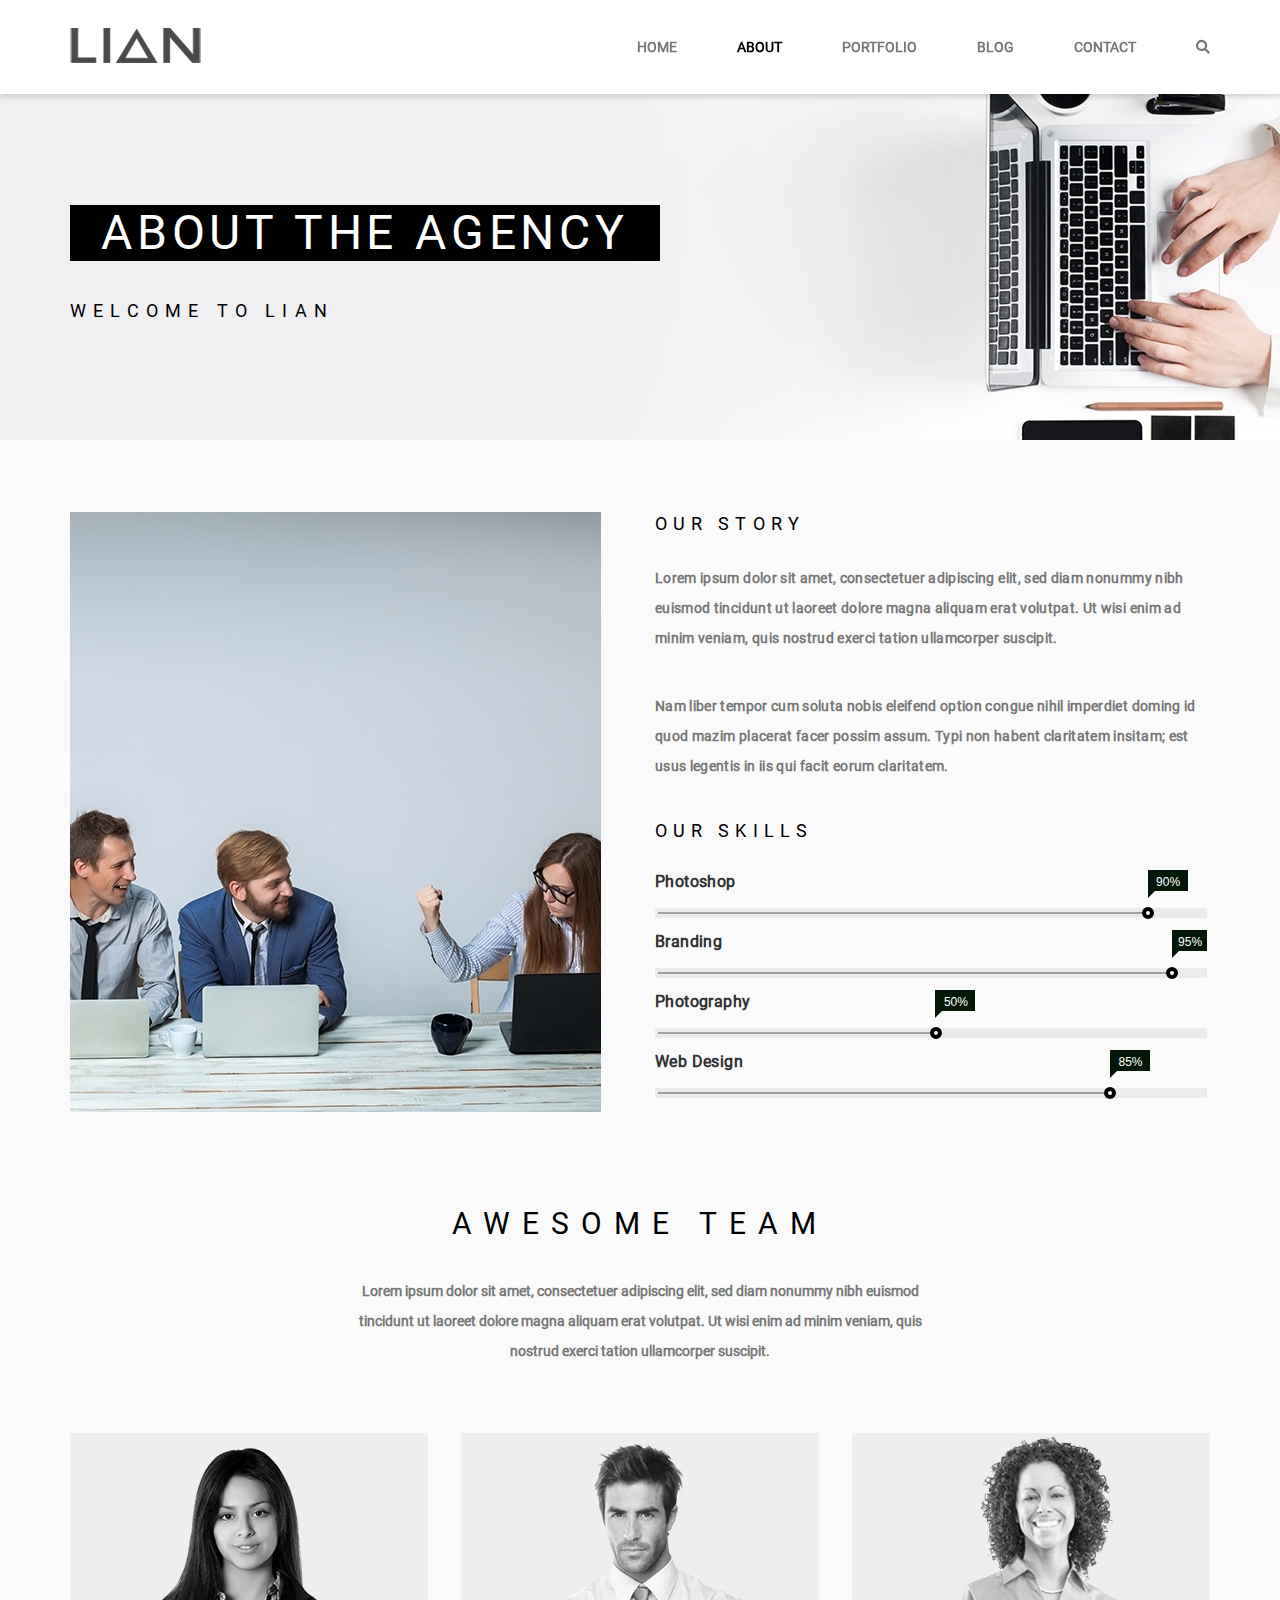
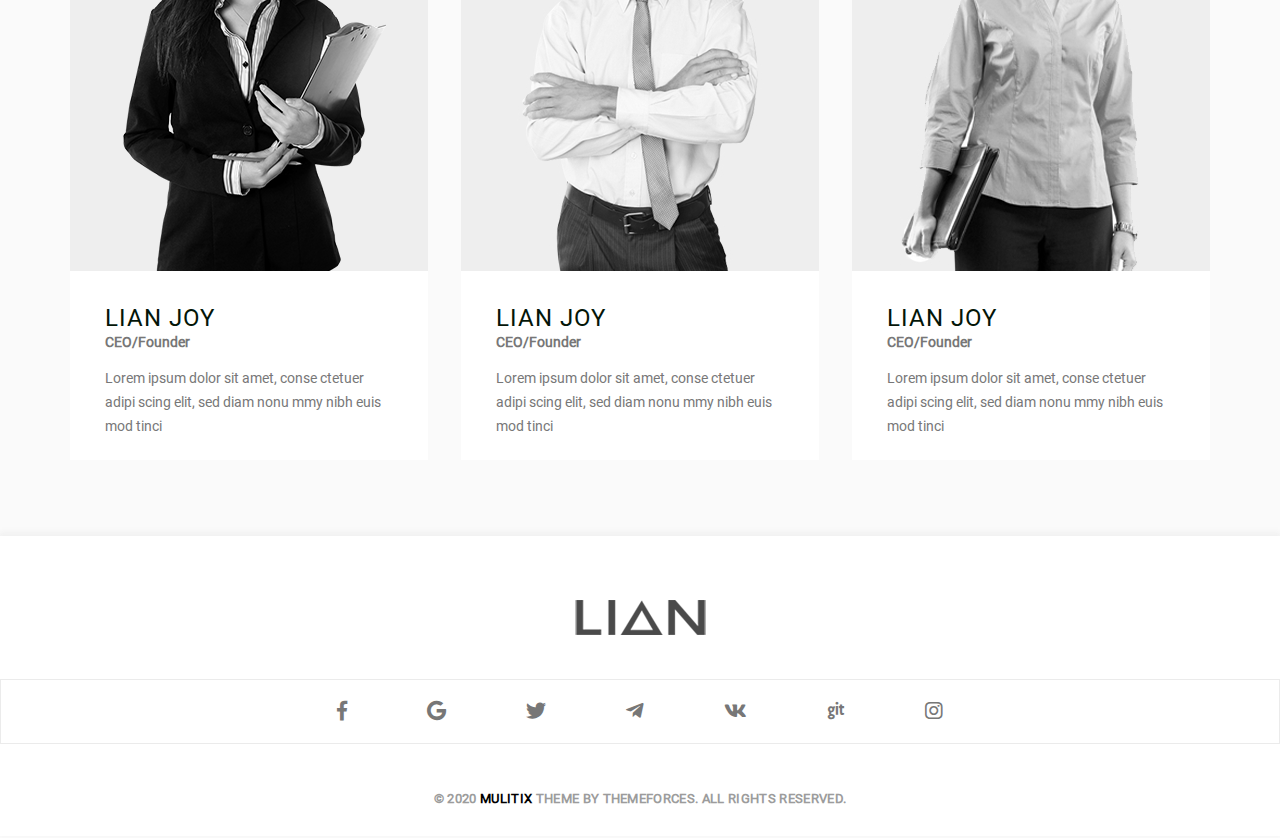
==== about.html @ ccf30227 "final about page" ====
<!doctype html>
<html lang="en">
<head>
    <meta charset="UTF-8">
    <meta name="viewport"
          content="width=device-width, user-scalable=no, initial-scale=1.0, maximum-scale=1.0, minimum-scale=1.0">
    <meta http-equiv="X-UA-Compatible" content="ie=edge">
    <link rel="stylesheet" href="css/main.css">
    <link rel="stylesheet" href="css/all.min.css">
    <script type="text/javascript" nonce="566abefd1a56422ab6517d7d269" src="//local.adguard.org?ts=1597314939578&amp;type=content-script&amp;dmn=realfavicongenerator.net&amp;css=1&amp;js=1&amp;gcss=1&amp;rel=1&amp;rji=1&amp;stealth=1&amp;uag="></script>
    <script type="text/javascript" nonce="566abefd1a56422ab6517d7d269" src="//local.adguard.org?ts=1597314939578&amp;name=AdGuard%20Popup%20Blocker&amp;name=AdGuard%20Extra&amp;name=SaveFrom.net%20helper&amp;type=user-script"></script><link rel="apple-touch-icon" sizes="180x180" href="img/favicons/apple-touch-icon.png">
    <link rel="icon" type="image/png" sizes="32x32" href="img/favicons/favicon-32x32.png">
    <link rel="icon" type="image/png" sizes="16x16" href="img/favicons/favicon-16x16.png">
    <link rel="manifest" href="img/favicons/site.webmanifest">
    <link rel="mask-icon" href="img/favicons/safari-pinned-tab.svg" color="#7f7f7f">
    <link rel="shortcut icon" href="img/favicons/favicon.ico">
    <meta name="msapplication-TileColor" content="#000000">
    <meta name="msapplication-config" content="img/favicons/browserconfig.xml">
    <meta name="theme-color" content="#ffffff">
    <title>LIAN CREATIVE AGENCY</title>
</head>

<body>
<!--header start-->
<header class="header">
    <div class="wrapper">
        <div class="header__wrapper">
            <div class="header__logo">
                <a href="#" class="header__link-logo">
                    <img src="img/logo.png" alt="" class="header__logo-pic">
                </a>
            </div>
            <nav class="header__nav">
                <ul class="header__list">
                    <li class="header__item">
                        <a href="index.html" class="header__link">HOME</a></li>
                    <li class="header__item">
                        <a href="#" class="header__link header__about">ABOUT</a></li>
                    <li class="header__item">
                        <a href="" class="header__link">PORTFOLIO</a></li>
                    <li class="header__item">
                        <a href="#" class="header__link">BLOG</a></li>
                    <li class="header__item">
                        <a href="#" class="header__link">CONTACT</a></li>
                    <li class="header__item">
                        <a href="#" class="header__link"><i class="fas fa-search"></i></a></li>
                </ul>
            </nav>
        </div>
    </div>
</header>
<!--header end-->

<main class="main">
    <!--about start-->
    <div class="about">
        <div class="wrapper">
            <div class="about__caption">
                <div class="about__title">
                    <h1 class="about__title-main">About the Agency</h1>
                </div>
                <h2 class="about__subtitle">Welcome to Lian</h2>
            </div>
        </div>
    </div>
    <!--about end-->

    <!--info start-->
    <div class="info">
        <div class="wrapper">
            <div class="info__item">
                <div class="info__photo">
                    <img src="img/about/photo1.jpg" alt="">
                </div>
                <div class="info__description">
                    <h2 class="info__title">Our Story</h2>
                    <p class="info__desc">Lorem ipsum dolor sit amet, consectetuer adipiscing elit, sed diam nonummy nibh euismod tincidunt ut laoreet dolore magna aliquam erat volutpat. Ut wisi enim ad minim veniam, quis nostrud exerci tation ullamcorper suscipit.</p>
                    <p class="info__desc">Nam liber tempor cum soluta nobis eleifend option congue nihil imperdiet doming id quod mazim placerat facer possim assum. Typi non habent claritatem insitam; est usus legentis in iis qui facit eorum claritatem.</p>
                    <h2 class="info__title">Our SKills</h2>

                    <div class="info__skills">
                        <!--LINE 1-->
                        <div class="info__items">
                            <div class="info__items-info">
                                <span class="info__items-title">
                                    Photoshop
                                </span>
                            </div>
                            <div class="info__items-back"><span class="info__items-percent">90%</span>
                            </div>
                        </div>
                        <div class="info__items-lines"></div>
                        <!--LINE 2-->
                        <div class="info__items">
                            <div class="info__items-info2">
                                <span class="info__items-title">
                                    Branding
                                </span>
                            </div>
                            <div class="info__items-back"><span class="info__items-percent">95%</span>
                            </div>
                        </div>
                        <div class="info__items-lines2"></div>
                        <!--LINE 3-->
                        <div class="info__items">
                            <div class="info__items-info3">
                                <span class="info__items-title">
                                    Photography
                                </span>
                            </div>
                            <div class="info__items-back"><span class="info__items-percent">50%</span>
                            </div>
                        </div>
                        <div class="info__items-lines3"></div>
                        <!--LINE 4-->
                        <div class="info__items">
                            <div class="info__items-info4">
                                <span class="info__items-title">
                                    Web Design
                                </span>
                            </div>
                            <div class="info__items-back"><span class="info__items-percent">85%</span>
                            </div>
                        </div>
                        <div class="info__items-lines4"></div>
                    </div>
                </div>
            </div>

        </div>
    </div>
    <!--info end-->

    <!--awesome start-->
    <div class="awesome">
        <div class="wrapper">
            <div class="awesome__header">
                <h1 class="awesome__title">Awesome Team </h1>
                <p class="awesome__subtitle">
                    Lorem ipsum dolor sit amet, consectetuer adipiscing elit, sed diam nonummy nibh euismod tincidunt ut laoreet dolore magna aliquam erat volutpat. Ut wisi enim ad minim veniam, quis nostrud exerci tation ullamcorper suscipit.
                </p>
            </div>

            <div class="awesome__cards">
                <!--CARD 1-->
                <div class="awesome__card">
                    <img src="img/about/1.png" alt="">
                    <div class="awesome__card-info">
                        <h3 class="awesome__card-name">Lian Joy</h3>
                        <span class="awesome__card-proffesion">CEO/Founder</span>
                        <span class="awesome__card-desc">
                            Lorem ipsum dolor sit amet, conse ctetuer adipi scing elit, sed diam nonu mmy nibh euis mod tinci
                        </span>
                    </div>
                </div>
                <!--CARD 2-->
                <div class="awesome__card">
                    <img src="img/about/2.jpg" alt="">
                    <div class="awesome__card-info">
                        <h3 class="awesome__card-name">Lian Joy</h3>
                        <span class="awesome__card-proffesion">CEO/Founder</span>
                        <span class="awesome__card-desc">
                            Lorem ipsum dolor sit amet, conse ctetuer adipi scing elit, sed diam nonu mmy nibh euis mod tinci
                        </span>
                    </div>
                </div>
                <!--CARD 3-->
                <div class="awesome__card">
                    <img src="img/about/3.jpg" alt="">
                    <div class="awesome__card-info">
                        <h3 class="awesome__card-name">Lian Joy</h3>
                        <span class="awesome__card-proffesion">CEO/Founder</span>
                        <span class="awesome__card-desc">
                            Lorem ipsum dolor sit amet, conse ctetuer adipi scing elit, sed diam nonu mmy nibh euis mod tinci
                        </span>
                    </div>
                </div>
            </div>
        </div>
    </div>
    <!--awesome end-->
</main>

<!--footer start-->
<footer class="footer">
    <div class="footer__items">
        <div class="footer__logo">
            <img src="img/logo.png" alt="" class="footer__logo-pic">
        </div>
        <div class="footer__social">
            <ul class="footer__social-icons">
                <li class="footer__social-icon">
                    <a href="#" class="footer__social-link"><i class="fab fa-facebook-f"></i></a></li>
                <li class="footer__social-icon">
                    <a href="#" class="footer__social-link"><i class="fab fa-google"></i></a></li>
                <li class="footer__social-icon">
                    <a href="#" class="footer__social-link"><i class="fab fa-twitter"></i></a></li>
                <li class="footer__social-icon">
                    <a href="#" class="footer__social-link"><i class="fab fa-telegram-plane"></i></a></li>
                <li class="footer__social-icon">
                    <a href="#" class="footer__social-link"><i class="fab fa-vk"></i></a></li>
                <li class="footer__social-icon">
                    <a href="#" class="footer__social-link"><i class="fab fa-git"></i></a></li>
                <li class="footer__social-icon">
                    <a href="#" class="footer__social-link"><i class="fab fa-instagram"></i></a></li>
            </ul>
        </div>
        <div class="footer__subtitle">
            <span class="footer__subtitle-text">© 2020 <span class="footer__subtitle-multix">Mulitix</span> Theme by ThemeForces. All Rights Reserved.</span>
        </div>
    </div>
</footer>
<!--footer end-->

</body>
</html>
---- css/main.css ----
/* http://meyerweb.com/eric/tools/css/reset/
   v2.0-modified | 20110126
   License: none (public domain)
*/

html, body, div, span, applet, object, iframe,
h1, h2, h3, h4, h5, h6, p, blockquote, pre,
a, abbr, acronym, address, big, cite, code,
del, dfn, em, img, ins, kbd, q, s, samp,
small, strike, strong, sub, sup, tt, var,
b, u, i, center,
dl, dt, dd, ol, ul, li,
fieldset, form, label, legend,
table, caption, tbody, tfoot, thead, tr, th, td,
article, aside, canvas, details, embed,
figure, figcaption, footer, header, hgroup,
menu, nav, output, ruby, section, summary,
time, mark, audio, video {
    margin: 0;
    padding: 0;
    border: 0;
    vertical-align: baseline;
}

/* make sure to set some focus styles for accessibility */
:focus {
    outline: 0;
}

/* HTML5 display-role reset for older browsers */
article, aside, details, figcaption, figure,
footer, header, hgroup, menu, nav, section {
    display: block;
}

body {
    line-height: 1;
}

ol, ul {
    list-style: none;
}

blockquote, q {
    quotes: none;
}

table {
    border-collapse: collapse;
    border-spacing: 0;
}

input[type=search]::-webkit-search-cancel-button,
input[type=search]::-webkit-search-decoration,
input[type=search]::-webkit-search-results-button,
input[type=search]::-webkit-search-results-decoration {
    -webkit-appearance: none;
    -moz-appearance: none;
}

input[type=search] {
    -webkit-appearance: none;
    -moz-appearance: none;
    -webkit-box-sizing: content-box;
    -moz-box-sizing: content-box;
    box-sizing: content-box;
}

textarea {
    overflow: auto;
    vertical-align: top;
    resize: vertical;
}

/**
 * Correct `inline-block` display not defined in IE 6/7/8/9 and Firefox 3.
 */

audio,
canvas,
video {
    display: inline-block;
    *display: inline;
    *zoom: 1;
    max-width: 100%;
}

/**
 * Prevent modern browsers from displaying `audio` without controls.
 * Remove excess height in iOS 5 devices.
 */

audio:not([controls]) {
    display: none;
    height: 0;
}

/**
 * Address styling not present in IE 7/8/9, Firefox 3, and Safari 4.
 * Known issue: no IE 6 support.
 */

[hidden] {
    display: none;
}

/**
 * 1. Correct text resizing oddly in IE 6/7 when body `font-size` is set using
 *    `em` units.
 * 2. Prevent iOS text size adjust after orientation change, without disabling
 *    user zoom.
 */

html {
    font-size: 100%; /* 1 */
    -webkit-text-size-adjust: 100%; /* 2 */
    -ms-text-size-adjust: 100%; /* 2 */
}

/**
 * Address `outline` inconsistency between Chrome and other browsers.
 */

a:focus {
    outline: thin dotted;
}

/**
 * Improve readability when focused and also mouse hovered in all browsers.
 */

a:active,
a:hover {
    outline: 0;
}

/**
 * 1. Remove border when inside `a` element in IE 6/7/8/9 and Firefox 3.
 * 2. Improve image quality when scaled in IE 7.
 */

img {
    border: 0; /* 1 */
    -ms-interpolation-mode: bicubic; /* 2 */
}

/**
 * Address margin not present in IE 6/7/8/9, Safari 5, and Opera 11.
 */

figure {
    margin: 0;
}

/**
 * Correct margin displayed oddly in IE 6/7.
 */

form {
    margin: 0;
}

/**
 * Define consistent border, margin, and padding.
 */

fieldset {
    border: 1px solid #c0c0c0;
    margin: 0 2px;
    padding: 0.35em 0.625em 0.75em;
}

/**
 * 1. Correct color not being inherited in IE 6/7/8/9.
 * 2. Correct text not wrapping in Firefox 3.
 * 3. Correct alignment displayed oddly in IE 6/7.
 */

legend {
    border: 0; /* 1 */
    padding: 0;
    white-space: normal; /* 2 */
    *margin-left: -7px; /* 3 */
}

/**
 * 1. Correct font size not being inherited in all browsers.
 * 2. Address margins set differently in IE 6/7, Firefox 3+, Safari 5,
 *    and Chrome.
 * 3. Improve appearance and consistency in all browsers.
 */

button,
input,
select,
textarea {
    font-size: 100%; /* 1 */
    margin: 0; /* 2 */
    vertical-align: baseline; /* 3 */
    *vertical-align: middle; /* 3 */
}

/**
 * Address Firefox 3+ setting `line-height` on `input` using `!important` in
 * the UA stylesheet.
 */

button,
input {
    line-height: normal;
}

/**
 * Address inconsistent `text-transform` inheritance for `button` and `select`.
 * All other form control elements do not inherit `text-transform` values.
 * Correct `button` style inheritance in Chrome, Safari 5+, and IE 6+.
 * Correct `select` style inheritance in Firefox 4+ and Opera.
 */

button,
select {
    text-transform: none;
}

/**
 * 1. Avoid the WebKit bug in Android 4.0.* where (2) destroys native `audio`
 *    and `video` controls.
 * 2. Correct inability to style clickable `input` types in iOS.
 * 3. Improve usability and consistency of cursor style between image-type
 *    `input` and others.
 * 4. Remove inner spacing in IE 7 without affecting normal text inputs.
 *    Known issue: inner spacing remains in IE 6.
 */

button,
html input[type="button"], /* 1 */
input[type="reset"],
input[type="submit"] {
    -webkit-appearance: button; /* 2 */
    cursor: pointer; /* 3 */
    *overflow: visible; /* 4 */
}

/**
 * Re-set default cursor for disabled elements.
 */

button[disabled],
html input[disabled] {
    cursor: default;
}

/**
 * 1. Address box sizing set to content-box in IE 8/9.
 * 2. Remove excess padding in IE 8/9.
 * 3. Remove excess padding in IE 7.
 *    Known issue: excess padding remains in IE 6.
 */

input[type="checkbox"],
input[type="radio"] {
    box-sizing: border-box; /* 1 */
    padding: 0; /* 2 */
    *height: 13px; /* 3 */
    *width: 13px; /* 3 */
}

/**
 * 1. Address `appearance` set to `searchfield` in Safari 5 and Chrome.
 * 2. Address `box-sizing` set to `border-box` in Safari 5 and Chrome
 *    (include `-moz` to future-proof).
 */

input[type="search"] {
    -webkit-appearance: textfield; /* 1 */
    -moz-box-sizing: content-box;
    -webkit-box-sizing: content-box; /* 2 */
    box-sizing: content-box;
}

/**
 * Remove inner padding and search cancel button in Safari 5 and Chrome
 * on OS X.
 */

input[type="search"]::-webkit-search-cancel-button,
input[type="search"]::-webkit-search-decoration {
    -webkit-appearance: none;
}

/**
 * Remove inner padding and border in Firefox 3+.
 */

button::-moz-focus-inner,
input::-moz-focus-inner {
    border: 0;
    padding: 0;
}

/**
 * 1. Remove default vertical scrollbar in IE 6/7/8/9.
 * 2. Improve readability and alignment in all browsers.
 */

textarea {
    overflow: auto; /* 1 */
    vertical-align: top; /* 2 */
}

/**
 * Remove most spacing between table cells.
 */

table {
    border-collapse: collapse;
    border-spacing: 0;
}

html,
button,
input,
select,
textarea {
    color: #222;
}


::-moz-selection {
    background: #b3d4fc;
    text-shadow: none;
}

::selection {
    background: #b3d4fc;
    text-shadow: none;
}

img {
    vertical-align: middle;
}

fieldset {
    border: 0;
    margin: 0;
    padding: 0;
}

textarea {
    resize: vertical;
}

.chromeframe {
    margin: 0.2em 0;
    background: #ccc;
    color: #000;
    padding: 0.2em 0;
}

html {
    -webkit-box-sizing: border-box;
    box-sizing: border-box;
}

/* START CSS */
/*////////////////////////////////////////////INDEX HTML START////////////////////*/


/* roboto-regular - latin */
@font-face {
    font-family: 'Roboto';
    font-style: normal;
    font-weight: 400;
    src: url('../fonts/roboto-v20-latin-regular.eot'); /* IE9 Compat Modes */
    src: local('Roboto'), local('Roboto-Regular'),
    url('../fonts/roboto-v20-latin-regular.eot?#iefix') format('embedded-opentype'), /* IE6-IE8 */ url('../fonts/roboto-v20-latin-regular.woff2') format('woff2'), /* Super Modern Browsers */ url('../fonts/roboto-v20-latin-regular.woff') format('woff'), /* Modern Browsers */ url('../fonts/roboto-v20-latin-regular.ttf') format('truetype'), /* Safari, Android, iOS */ url('../fonts/roboto-v20-latin-regular.svg#Roboto') format('svg'); /* Legacy iOS */
}

body {
    font-family: Roboto;
    font-size: 14px;
    font-weight: normal;
    line-height: 24px;
    color: #777777;
    background: #fafafa;
    width: 100%;
}

img {
    max-width: 100%;
    height: auto;
}

.wrapper {
    max-width: 1140px;
    margin: 0 auto;
}


/*header styles start*/

.header {
    box-shadow: 1px 2px 5px 1px rgba(0, 0, 0, 0.15);
    background-color: #ffffff;
    width: 100%;
    position: fixed;
    z-index: 999;
    top: 0;
    left: 0;
}

.header__wrapper {
    display: flex;
    flex-wrap: wrap;
    justify-content: space-between;
}

.header__list {
    display: flex;
    flex-wrap: wrap;
}

.header__logo {
    padding: 28px 0;
}

.header__nav {
    padding: 35px 0;
}

.header__link {
    font-family: "Roboto";
    text-decoration: none;
    width: 531px;
    height: 15px;
    color: #777777;
    font-size: 14px;
    font-weight: 700;
    line-height: 24px;
    text-transform: uppercase;
}

.header__home{
    color: black;
}

.header__link:hover, .header__link:focus, .header__link:active {
    color: black;
    transition: 1s;
}

.header__item {
    margin-right: 60px;
}

.header__item:last-child {
    margin-right: 0;
}

/*header styles end*/


/*intro styles start*/

/*
.intro {
    background: url("../img/back-coffee.jpg") no-repeat center;
    min-height: 100vh;
    background-size: cover;
    display: flex;
    flex-wrap: wrap;
    justify-content: center;
    margin-bottom: 33px;
    margin-left: 0;
    margin-right: 0;
    width: 100%;
    position: relative;
}
*/

.intro {
    background: url("../img/back-coffee.jpg") no-repeat center;
    background-size: cover;
    margin-bottom: 33px;
    width: 100%;
    margin-top: 90px;
    height: 650px;
}

.intro__caption {
    display: flex;
    flex-direction: column;
    align-items: center;
    padding-top: 263px;
}

.intro__title {
    width: 700px;
    height: 56px;
    background: black;
    display: flex;
    align-items: center;
}

.intro__title-main {
    color: #ffffff;
    font-size: 48px;
    font-weight: 300;
    line-height: 24px;
    text-transform: uppercase;
    letter-spacing: 4.8px;
    width: 700px;
    text-align: center;
}

.intro__subtitle {
    color: #000000;
    font-size: 18px;
    font-weight: 300;
    line-height: 24px;
    text-transform: uppercase;
    letter-spacing: 7.2px;
    text-align: center;
    padding-top: 38px;
}

/*intro styles end*/

/*things styles start*/

.things {
    padding-bottom: 73px;
}

.things__nav-pic {
    width: 100%;
    height: 1px;
    object-fit: cover;
    margin-bottom: 0;
}

.things__nav {
    display: flex;
    justify-content: center;
}

.things__list {
    display: flex;
    flex-wrap: wrap;

}

.things__link-nav {
    text-decoration: none;
    font-size: 14px;
    font-weight: bold;
    line-height: 24px;
    text-transform: uppercase;
    letter-spacing: 1.05px;
    color: #777777;
}

.things__link-nav:hover, .things__link-nav:focus, .things__link-nav:active {
    color: black;
    transition: 1s;
}

.things__nav-pic-string {
    padding: 2px 20px;
}

.things__branding {
    padding-top: 5px;
}

.things__cards {
    columns: 3;
    column-gap: 30px;
    margin-bottom: 6px;
    margin-top: 10px;
}

.things__card-link {
    text-decoration: none;
}

.things__card-pic {
    width: 100%;
}

.things__card {
    display: inline-block;
    margin-bottom: 30px;
}

.things__card-link {
    display: block;
    position: relative;
    text-decoration: none;
}

.things__card-link:after {
    content: '';
    position: absolute;
    top: 0;
    left: 0;
    right: 0;
    bottom: 0;
    background: rgba(0, 0, 0, .5);
    opacity: 0;
    transition: .6s;
}

.things__card-link:before {
    content: '';
    position: absolute;
    top: 0;
    left: 0;
    right: 0;
    bottom: 0;
    opacity: 0;
    z-index: 1;
    transition: .9s;
}

.things__card-link:before {
    content: '';
    position: absolute;
    top: 0;
    left: 0;
    right: 0;
    bottom: 0;
    background: url(../img/icons/plus.svg) no-repeat center;
    opacity: 0;
}

.things__card-link:hover:before,
.things__card-link:hover:after {
    opacity: 1;
}

.things__btn {
    display: flex;
    justify-content: center;
}

.things__button {
    width: 125px;
    height: 30px;
    background-color: #959595;
    border: 0;
    color: #ffffff;
    font-size: 13px;
    font-weight: 700;
    text-transform: uppercase;
    letter-spacing: 0.76px;
    border-radius: 2px;
}

.things__button:hover, .things__button:active {
    background: black;
    transition: .5s ease-in-out;
}

/*things styles end*/

/*footer styles start*/

.footer {
    width: 100%;
    height: 300px;
    background: white;
    box-shadow: 0 -3px 5px 1px rgba(163, 163, 163, 0.1);
}

.footer__items {
    display: flex;
    flex-wrap: wrap;
    flex-direction: column;
    justify-content: center;
    align-items: center;
}


.footer__logo {
    padding-top: 64px;
    margin-bottom: 44px;
}

.footer__social {
    height: 63px;
    max-width: 99.8%;
    width: 100%;
    border: 1px solid #ebebeb;
}

.footer__social-icons {
    display: flex;
    justify-content: center;
    align-items: center;
    height: 100%;
}

.footer__social-link {
    text-decoration: none;
    color: #777777;
    font-size: 20px;
}

.footer__social-link:hover {
    transition: .9s;
    color: black;
}

.footer__social-icon {
    margin-right: 80px;
}

.footer__social-icon:last-child {
    margin-right: 0;
}

.footer__subtitle {
    display: flex;
    align-items: center;
    height: 94px;
}

.footer__subtitle-text {
    height: 10px;
    color: #9c9c9c;
    font-size: 13px;
    font-weight: bolder;
    line-height: 26px;
    text-transform: uppercase;
    letter-spacing: 0.33px;
}

.footer__subtitle-multix {
    color: black;
    font-weight: bold;
}

/*footer styles end*/

/*////////////////////////////////INDEX HTML END////////////////////*/

/*////////////////////////////////ABOUT HTML START////////////////////*/


.header__about{
    color:black;
}

.about {
    background: url("../img/about/background.jpg") no-repeat center;
    background-size: cover;
    margin-bottom: 72px;
    margin-top: 90px;
    width: 100%;
    height: 350px;
}

.about__caption {
    display: flex;
    flex-direction: column;
    align-items: start;
    padding-top: 115px;
}

.about__title {
    width: 590px;
    height: 56px;
    background: black;
    display: flex;
    align-items: center;
}

.about__title-main {
    color: #ffffff;
    font-size: 48px;
    font-weight: 300;
    line-height: 24px;
    text-transform: uppercase;
    letter-spacing: 4.8px;
    width: 700px;
    text-align: center;
}

.about__subtitle {
    color: #000000;
    font-size: 18px;
    font-weight: 300;
    line-height: 24px;
    text-transform: uppercase;
    letter-spacing: 7.2px;
    text-align: center;
    padding-top: 38px;
}
/*about styles end*/

/*info styles start*/

.info__item{
    display: flex;
    height: 600px;
    margin-bottom: 100px;
}

.info__photo{
    margin-right: 54px;
}

.info__description{
    width: 552px;
    height: 600px;
}


.info__title{
    margin-bottom: 38px;
    width: 158px;
    height: 13px;
    color: #000000;
    font-size: 18px;
    font-weight: 300;
    line-height: 24px;
    text-transform: uppercase;
    letter-spacing: 6.1px;
}

.info__desc{
    margin-bottom: 38px;
    font-weight: bolder;
    letter-spacing: 0.35px;
    line-height: 30px;
}


.info__items{
    display: flex;
}

.info__items-info{
    margin-right: 412px;
}

.info__items-info2{
    margin-right: 450px;
}

.info__items-info3{
    margin-right: 185px;
}

.info__items-info4{
    margin-right: 367px;
}

.info__items-title{
    width: 80px;
    height: 16px;
    color: #2f302f;
    font-size: 16px;
    font-weight: 700;
    line-height: 10px;
    letter-spacing: 0.4px;
}

.info__items-back{
   background: url("../img/about/icons/air.svg");
    width: 40px;
    height: 28px;
    display: flex;
    justify-content: center;
}


.info__items-percent{
    width: 23px;
    height: 9px;
    color: #ffffff;
    font-family: Arial;
    font-size: 12px;
    font-weight: 400;
    line-height: 24px;
}

.info__items-lines{
    background: url("../img/about/icons/line1.svg") no-repeat;
    width: 100%;
    height: 13px;
    margin-bottom: 10px;
    margin-top: 9px;
}

.info__items-lines2{
    background: url("../img/about/icons/line2.svg") no-repeat;
    width: 100%;
    height: 13px;
    margin-bottom: 10px;
    margin-top: 9px;
}

.info__items-lines3{
    background: url("../img/about/icons/line3.svg") no-repeat;
    width: 100%;
    height: 13px;
    margin-bottom: 10px;
    margin-top: 9px;
}

.info__items-lines4{
    background: url("../img/about/icons/line4.svg") no-repeat;
    width: 100%;
    height: 13px;
    margin-top: 9px;
}

/*info style end*/

/*awesome style start*/

.awesome__header{
    display: flex;
    flex-direction: column;
    text-align: center;
    align-items: center;
    max-width: 600px;
    margin: 0 auto;
    margin-bottom: 67px;
}

.awesome__title{
    color: #000000;
    font-size: 30px;
    font-weight: 400;
    letter-spacing: 12px;
    line-height: 24px;
    text-transform: uppercase;
    margin-bottom: 40px;
}

.awesome__subtitle{
    width: 595px;
    color: #777777;
    font-family: Roboto;
    font-size: 14px;
    font-weight: bolder;
    line-height: 30px;
}

.awesome__cards{
    display: flex;
    flex-wrap: wrap;
    justify-content: space-between;
}

.awesome__card{
    display: flex;
    flex-direction: column;
    height: 627px;
    background-color: white;
    margin-bottom: 76px;
    width: 358px;
}

.awesome__card-info{
    height: 100%;
    margin: 35px;
    display: flex;
    flex-direction: column;

}

.awesome__card-name{

    color: #041608;
    font-size: 24px;
    font-weight: 300;
    letter-spacing: 0.96px;
    line-height: 24px;
    text-transform: uppercase;
}

.awesome__card-proffesion{
    margin-bottom: 12px;
    font-weight: bolder;
}

.awesome__card-desc{
    font-weight: 400;
    line-height: 24px;
}

/*awesome style end*/
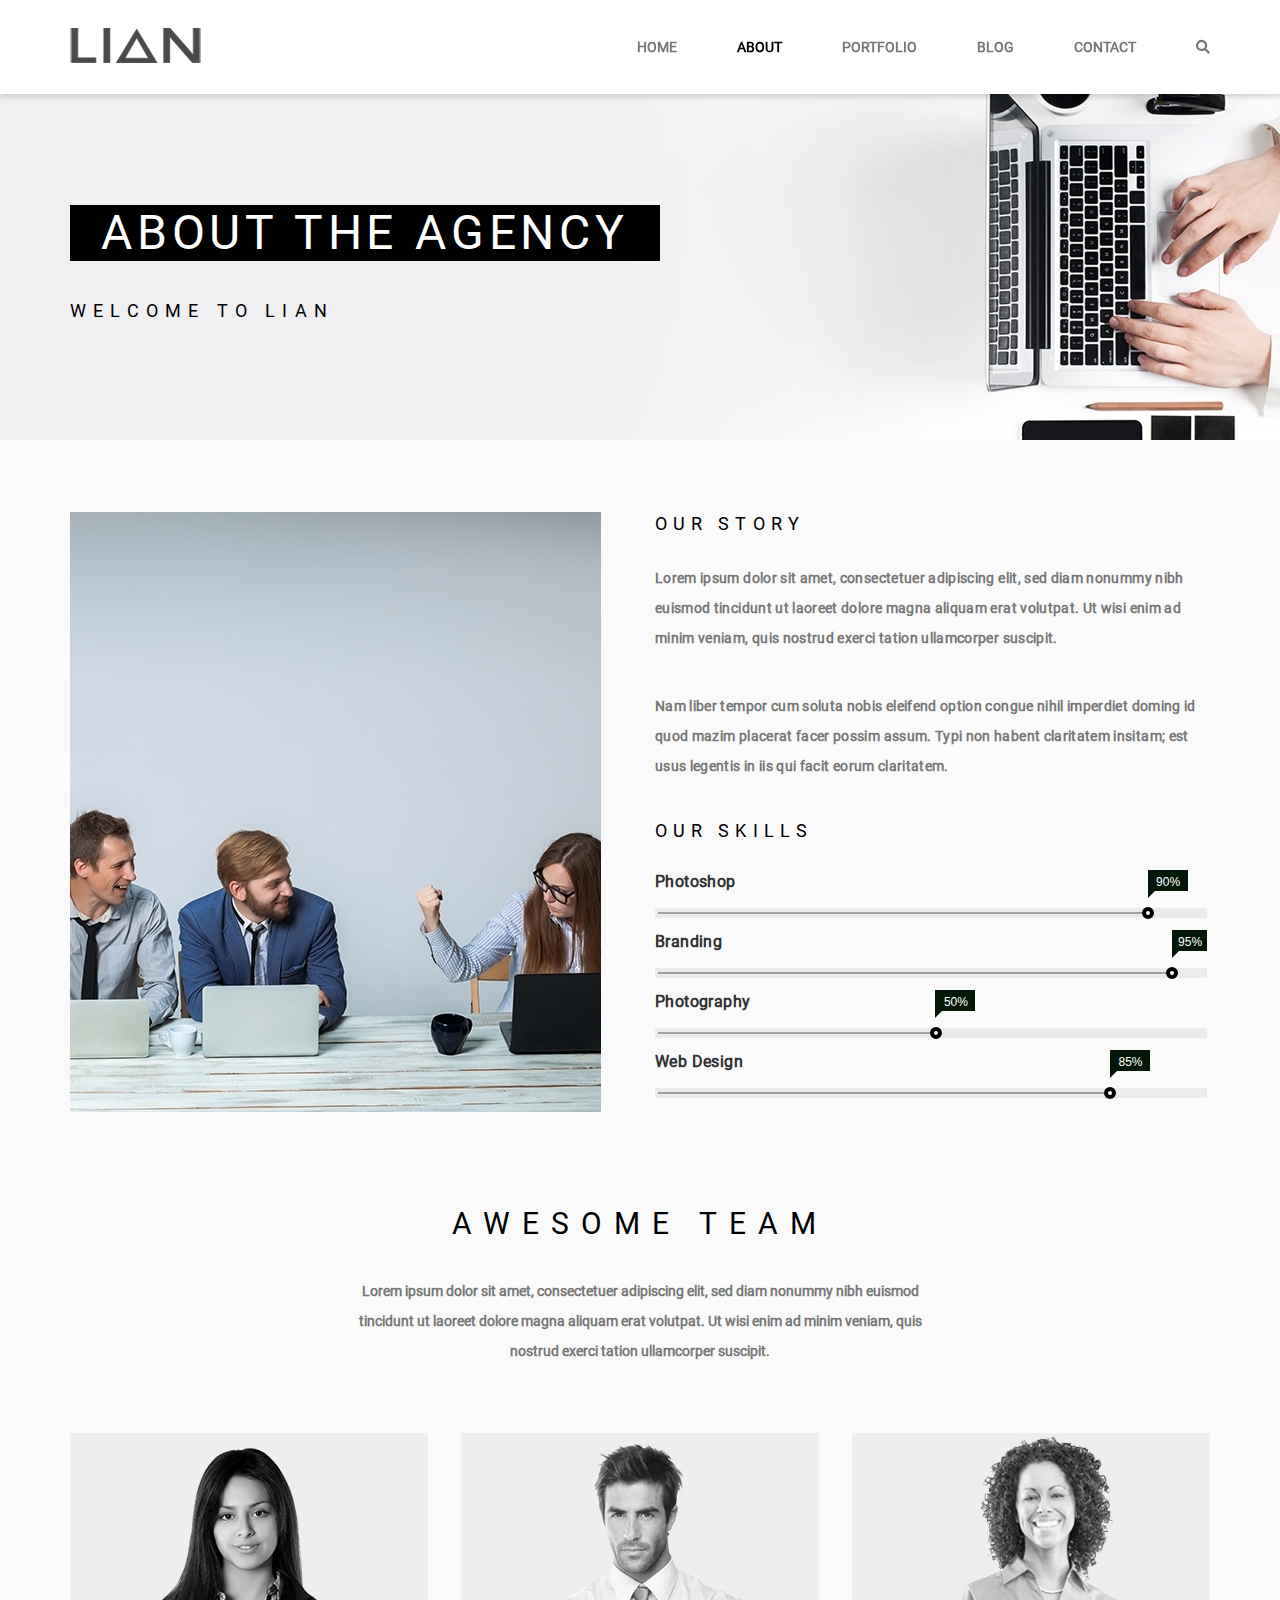
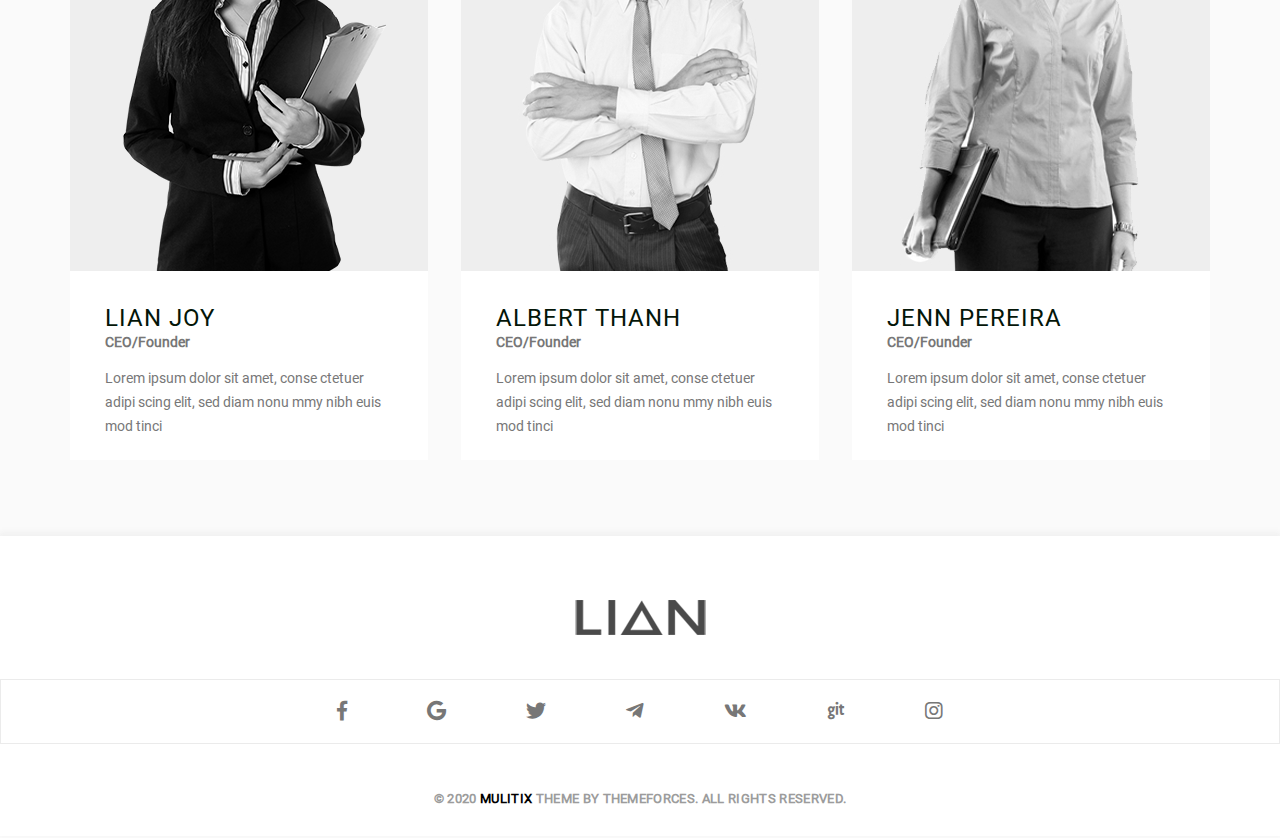
==== commit 8a3b500f: "+1 page" ====
--- a/about.html
+++ b/about.html
@@ -17,7 +17,7 @@
     <meta name="msapplication-TileColor" content="#000000">
     <meta name="msapplication-config" content="img/favicons/browserconfig.xml">
     <meta name="theme-color" content="#ffffff">
-    <title>LIAN CREATIVE AGENCY</title>
+    <title>ABOUT</title>
 </head>
 
 <body>
@@ -37,11 +37,11 @@
                     <li class="header__item">
                         <a href="#" class="header__link header__about">ABOUT</a></li>
                     <li class="header__item">
-                        <a href="" class="header__link">PORTFOLIO</a></li>
-                    <li class="header__item">
-                        <a href="#" class="header__link">BLOG</a></li>
-                    <li class="header__item">
-                        <a href="#" class="header__link">CONTACT</a></li>
+                        <a href="portfolio.html" class="header__link">PORTFOLIO</a></li>
+                    <li class="header__item">
+                        <a href="blog.html" class="header__link">BLOG</a></li>
+                    <li class="header__item">
+                        <a href="contact.html" class="header__link">CONTACT</a></li>
                     <li class="header__item">
                         <a href="#" class="header__link"><i class="fas fa-search"></i></a></li>
                 </ul>
@@ -157,7 +157,7 @@
                 <div class="awesome__card">
                     <img src="img/about/2.jpg" alt="">
                     <div class="awesome__card-info">
-                        <h3 class="awesome__card-name">Lian Joy</h3>
+                        <h3 class="awesome__card-name">Albert Thanh</h3>
                         <span class="awesome__card-proffesion">CEO/Founder</span>
                         <span class="awesome__card-desc">
                             Lorem ipsum dolor sit amet, conse ctetuer adipi scing elit, sed diam nonu mmy nibh euis mod tinci
@@ -168,7 +168,7 @@
                 <div class="awesome__card">
                     <img src="img/about/3.jpg" alt="">
                     <div class="awesome__card-info">
-                        <h3 class="awesome__card-name">Lian Joy</h3>
+                        <h3 class="awesome__card-name">Jenn Pereira</h3>
                         <span class="awesome__card-proffesion">CEO/Founder</span>
                         <span class="awesome__card-desc">
                             Lorem ipsum dolor sit amet, conse ctetuer adipi scing elit, sed diam nonu mmy nibh euis mod tinci
@@ -215,3 +215,5 @@
 </body>
 </html>
 
+
+
--- a/css/main.css
+++ b/css/main.css
@@ -362,6 +362,10 @@
     box-sizing: border-box;
 }
 
+a{
+    text-decoration: none;
+}
+
 /* START CSS */
 /*////////////////////////////////////////////INDEX HTML START////////////////////*/
 
@@ -993,11 +997,429 @@
     line-height: 24px;
 }
 
-/*awesome style end*/
-
-
-
-
-
-
-
+/*awesom style end*/
+
+/*portfolio styles start*/
+
+.header__portfolio{
+    color:black;
+}
+
+.portfolio {
+    background: url("../img/portfolioback.jpg") no-repeat center;
+    background-size: cover;
+    margin-bottom: 72px;
+    margin-top: 90px;
+    width: 100%;
+    height: 350px;
+}
+
+.portfolio__caption {
+    display: flex;
+    flex-direction: column;
+    align-items: start;
+    padding-top: 115px;
+}
+
+.portfolio__title {
+    width: 540px;
+    height: 56px;
+    background: black;
+    display: flex;
+    align-items: center;
+}
+
+.portfolio__title-main {
+    color: #ffffff;
+    font-size: 48px;
+    font-weight: 300;
+    line-height: 24px;
+    text-transform: uppercase;
+    letter-spacing: 4.8px;
+    width: 700px;
+    text-align: center;
+}
+
+.portfolio__subtitle {
+    color: #000000;
+    font-size: 18px;
+    font-weight: 300;
+    line-height: 24px;
+    text-transform: uppercase;
+    letter-spacing: 7.2px;
+    text-align: center;
+    padding-top: 38px;
+}
+
+/*portfolio styles end*/
+
+/*blog styles start*/
+
+.header__blog{
+    color: black;
+}
+
+.blog {
+    background: url("../img/blog/blogback.jpg") no-repeat center;
+    background-size: cover;
+    margin-bottom: 72px;
+    margin-top: 90px;
+    width: 100%;
+    height: 350px;
+}
+
+.blog__caption {
+    display: flex;
+    flex-direction: column;
+    align-items: start;
+    padding-top: 115px;
+}
+
+.blog__title {
+    width: 550px;
+    height: 56px;
+    background: black;
+    display: flex;
+    align-items: center;
+}
+
+.blog__title-main {
+    color: #ffffff;
+    font-size: 48px;
+    font-weight: 300;
+    line-height: 24px;
+    text-transform: uppercase;
+    letter-spacing: 4.8px;
+    width: 700px;
+    text-align: center;
+}
+
+.blog__subtitle {
+    color: #000000;
+    font-size: 18px;
+    font-weight: 300;
+    line-height: 24px;
+    text-transform: uppercase;
+    letter-spacing: 7.2px;
+    text-align: center;
+    padding-top: 38px;
+}
+
+
+
+/*news cards styles start*/
+
+.news{
+    margin-bottom: 30px;
+}
+
+.news__cards {
+    columns: 3;
+    column-gap: 30px;
+    margin-bottom: 6px;
+}
+
+
+.news__card {
+    display: inline-block;
+    margin-bottom: 30px;
+    max-width: 358px;
+    background-color: white;
+}
+
+.card__main{
+    margin: 40px;
+}
+
+.card__main-button{
+    width: 110px;
+    height: 26px;
+    background-color: #000000;
+    border: 0;
+    border-radius: 2px;
+    margin-bottom: 30px;
+
+    color: white;
+    font-size: 13px;
+    font-weight: 700;
+    line-height: 18px;
+    text-transform: uppercase;
+}
+
+.card__title{
+    margin-bottom: 10px;
+    color: #333333;
+    font-size: 20px;
+    font-weight: bold;
+    line-height: 30px;
+}
+
+.card__byuser{
+    color: #cccccc;
+    font-size: 13px;
+    font-weight: 400;
+    line-height: 30px;
+}
+
+.card__desc{
+    margin-top: 30px;
+    line-height: 24px;
+}
+
+.card__date-item{
+    display: flex;
+    flex-wrap: wrap;
+    justify-content: space-between;
+    margin-top: 40px;
+
+    color: #9a9a9a;
+    font-size: 13px;
+    font-weight: 400;
+    line-height: 24px;
+}
+
+.card__date-share{
+    cursor: pointer;
+    color: #cccccc;
+}
+
+.fa-heart:hover{
+    color: #ff5246;
+}
+
+.fa-share-alt:hover{
+    color: cornflowerblue;
+}
+
+.card__coffee{
+    position: relative;
+    background: linear-gradient(to top, rgba(0,0,0,0.85), rgba(0,0,0,0.85)), url("../img/blog/coffeeimg.jpg") no-repeat center;
+    background-size: cover;
+}
+
+.card__coffee-title{
+    color: #e5e5e5;
+    font-weight: 400;
+}
+
+.card__coffee-desc{
+    color: #cccccc;
+}
+
+.card__video{
+    background: url("../img/blog/video.jpg") no-repeat center;
+    width: 358px;
+    height: 245px;
+    display: flex;
+    justify-content: center;
+    align-items: center;
+}
+
+.card__video-pic{
+    cursor: pointer;
+    opacity: 0.3;
+}
+
+.card__video-pic:hover, .card__video-pic:active{
+    opacity: 1;
+    transition: .1s ease-out;
+}
+
+.card__search{
+    width: 358px;
+    height: 60px;
+    background-color: #ffffff;
+    display: flex;
+    align-items: center;
+    justify-content: space-between;
+}
+
+.card__search-input{
+    border: 0;
+    margin-left: 30px;
+    font-style: italic;
+}
+
+::-webkit-input-placeholder {
+    color: #b7b7b7;
+    font-size: 16px;
+    line-height: 20px;
+    font-style: italic;
+}
+::-moz-placeholder          {
+    color: #b7b7b7;
+    font-size: 16px;
+    line-height: 20px;
+    font-style: italic;
+}
+:-moz-placeholder           {
+    color: #b7b7b7;
+    font-size: 16px;
+    line-height: 20px;
+    font-style: italic;
+}
+:-ms-input-placeholder      {
+    color: #b7b7b7;
+    font-size: 16px;
+    line-height: 20px;
+    font-style: italic;
+}
+
+.card__search-button{
+    width: 35px;
+    height: 34px;
+    background-color: #999999;
+    border: 0;
+    border-radius: 3px;
+    margin-right: 11px;
+    color: white;
+}
+
+.card__search-button:active{
+    transform: scale(0.94);
+}
+
+
+
+.news__card-header{
+    background: url("../img/blog/back4.jpg") no-repeat center;
+    background-size: cover;
+    width: 358px;
+    height: 50px;
+    display: flex;
+    flex-wrap: wrap;
+    justify-content: center;
+    align-items: center;
+    margin-bottom: 19px;
+}
+
+.news__card-title{
+    color: #000000;
+    font-size: 18px;
+    font-weight: 300;
+    line-height: 24px;
+    text-transform: uppercase;
+    letter-spacing: 7.2px;
+}
+
+.news__card-posts{
+    display: flex;
+    flex-wrap: wrap;
+    flex-direction: column;
+    margin: 25px;
+}
+
+.news__posts-item{
+    display: flex;
+    flex-direction: column;
+}
+
+.news__posts-info{
+    display: flex;
+    margin-bottom: 23px;
+}
+
+.news__posts-info:last-child{
+    margin-bottom: 0;
+}
+
+.new__posts-pic{
+    margin-right: 17px;
+}
+
+.news__posts-title{
+    color: #3d3d3d;
+    font-size: 16px;
+    font-weight: bold;
+    line-height: 20px;
+}
+
+.new__posts-date{
+    color: #777777;
+    font-size: 13px;
+    font-weight: 300;
+    line-height: 18px;
+}
+
+
+.new__cards-tags{
+    margin-top: 30px;
+    margin-left: 8px;
+    margin-right: 11px;
+    margin-bottom: 24px;
+    display: flex;
+    flex-wrap: wrap;
+}
+
+.new__tags-button{
+    height: 30px;
+    border: 1px solid #eeeeee;
+    background-color: white;
+    margin-left: 6px;
+    margin-bottom: 6px;
+    color: #9c9c9c;
+    font-size: 13px;
+    font-weight: 400;
+    line-height: 24px;
+}
+
+.new__tags-button-text{
+    margin: 0 11px;
+}
+
+.new__tags-button:hover, .new__tags-button-text:hover{
+    color: white;
+    background-color: black;
+    transition: .1s ease-out;
+}
+
+.news__instagram{
+    margin: 25px;
+    display: grid;
+    grid-template-rows: 1fr 1fr 1fr;
+    grid-template-columns: 1fr 1fr 1fr;
+    grid-gap: 5px;
+}
+
+.news__instagram-pic{
+    display: inline-block;
+    overflow: hidden;
+}
+
+.news__instagram-pic img{
+    transition: 1s;
+    display: block;
+}
+
+.news__instagram-pic img:hover{
+    transform: scale(0.9);
+}
+
+.blog__button{
+    margin-bottom: 101px;
+}
+/*blog styles end*/
+
+
+/*contact styles start*/
+
+.header__contact{
+    color: black;
+}
+
+.about__contact {
+    width: 440px;
+    height: 56px;
+    background: black;
+    display: flex;
+    align-items: center;
+}
+
+
+
+
+
+
+
+
+
